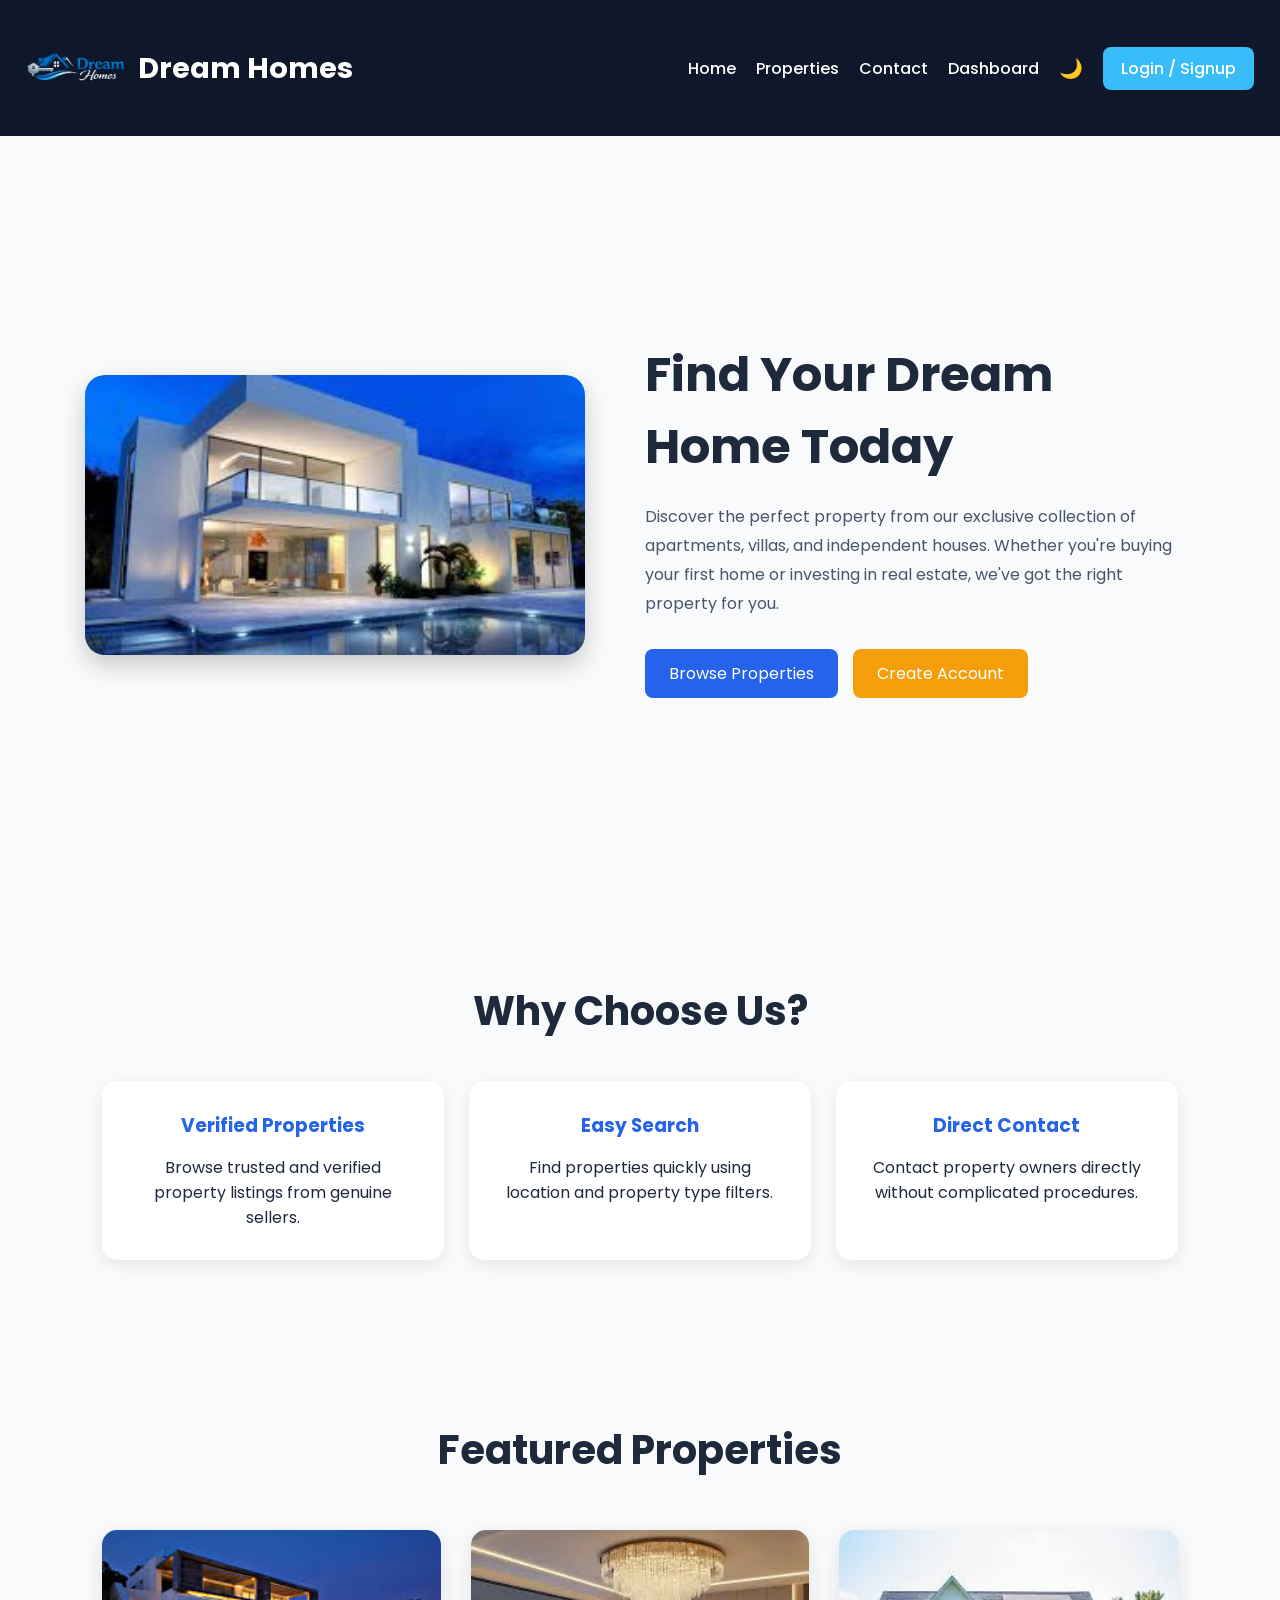
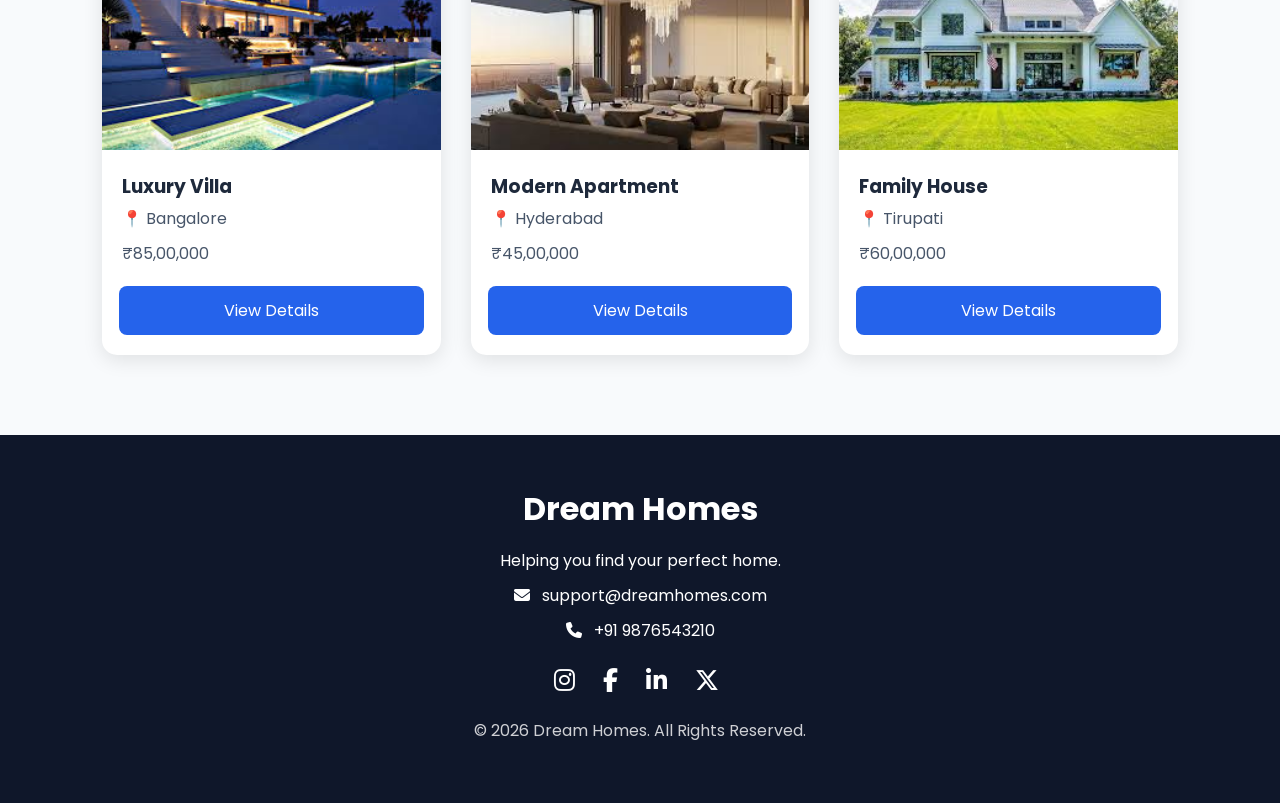
==== html/index.html @ 7e16e716 "initial" ====
<!DOCTYPE html>
<html lang="en">
<head>
    <meta charset="UTF-8">
    <meta name="viewport" content="width=device-width, initial-scale=1.0">
    <title>Dream Homes</title>

    <link
    rel="stylesheet"
    href="https://cdnjs.cloudflare.com/ajax/libs/font-awesome/6.5.2/css/all.min.css"
    />
    <link rel="stylesheet" href="../css/style.css">
</head>
<body>

    <!-- Navbar -->
    <header>
        <nav class="navbar">
            <div class="logo">
                <img src="../assets/images/logo.png" alt="Dream Homes Logo">
                <span>Dream Homes</span>
            </div>
            <div id="welcomeUser" class="welcome-user"></div>

            <ul class="nav-links">
                <li><a href="index.html">Home</a></li>
                <li><a href="properties.html">Properties</a></li>
                <li><a href="contact.html">Contact</a></li>
                <li id="dashboardLink">
                    <a href="dashboard.html">Dashboard</a>
                </li>
                <li>
                    <button id="dark-mode-btn">
                        🌙
                    </button>
                </li>
                <li id="authLink">
                    <a href="login.html" class="login-btn">
                        Login / Signup
                    </a>
                </li>

                <li id="logoutLink" class="hidden">
                    <a href="#" id="logoutBtn">
                        Logout
                    </a>
                </li>
            </ul>
        </nav>
    </header>

    <!-- Hero Section -->
    <section class="hero">

        <div class="hero-image">
            <img src="../assets/images/luxury-home.jpeg"
                 alt="Luxury House">
        </div>

        <div class="hero-content">
            <h1>Find Your Dream Home Today</h1>

            <p>
                Discover the perfect property from our
                exclusive collection of apartments,
                villas, and independent houses.
                Whether you're buying your first home
                or investing in real estate, we've got
                the right property for you.
            </p>

            <div class="hero-buttons">
                <a href="properties.html" class="btn">
                    Browse Properties
                </a>

                <a href="signup.html" class="btn secondary">
                    Create Account
                </a>
            </div>
        </div>

    </section>

    <!-- About Section -->
    <section class="about">

        <h2>Why Choose Us?</h2>

        <div class="features">

            <div class="feature-card">
                <h3>Verified Properties</h3>
                <p>
                    Browse trusted and verified property
                    listings from genuine sellers.
                </p>
            </div>

            <div class="feature-card">
                <h3>Easy Search</h3>
                <p>
                    Find properties quickly using location
                    and property type filters.
                </p>
            </div>

            <div class="feature-card">
                <h3>Direct Contact</h3>
                <p>
                    Contact property owners directly without
                    complicated procedures.
                </p>
            </div>

        </div>

    </section>

    <!-- Featured Properties -->
    <section class="featured">

        <h2>Featured Properties</h2>

        <div class="property-container">

            <div class="property-card">
                <img src="../assets/images/villa1.jpeg" alt="Villa">

                <h3>Luxury Villa</h3>

                <p>📍 Bangalore</p>

                <p>₹85,00,000</p>

                <a href="properties.html" class="btn">
                    View Details
                </a>
            </div>

            <div class="property-card">
                <img src="../assets/images/apartment1.jpeg" alt="Apartment">

                <h3>Modern Apartment</h3>

                <p>📍 Hyderabad</p>

                <p>₹45,00,000</p>

                <a href="properties.html" class="btn">
                    View Details
                </a>
            </div>

            <div class="property-card">
                <img src="../assets/images/house1.jpeg" alt="House">

                <h3>Family House</h3>

                <p>📍 Tirupati</p>

                <p>₹60,00,000</p>

                <a href="properties.html" class="btn">
                    View Details
                </a>
            </div>

        </div>

    </section>

    <!-- Footer -->
    <footer>

        <div class="footer-content">

            <h3>Dream Homes</h3>

            <p>
                Helping you find your perfect home.
            </p>

            <p>
                <i class="fa-solid fa-envelope"></i>
                support@dreamhomes.com
            </p>

            <p>
                <i class="fa-solid fa-phone"></i>
                +91 9876543210
            </p>

            <div class="social-icons">

                <a href="#">
                    <i class="fa-brands fa-instagram"></i>
                </a>

                <a href="#">
                    <i class="fa-brands fa-facebook-f"></i>
                </a>

                <a href="#">
                    <i class="fa-brands fa-linkedin-in"></i>
                </a>

                <a href="#">
                    <i class="fa-brands fa-x-twitter"></i>
                </a>

            </div>

            <p class="copyright">
                © 2026 Dream Homes. All Rights Reserved.
            </p>

        </div>

    </footer>

    <script src="../js/script.js"></script>

</body>
</html>
---- css/style.css ----
/* Google Font */
@import url('https://fonts.googleapis.com/css2?family=Poppins:wght@300;400;500;600;700&display=swap');

*{
    margin:0;
    padding:0;
    box-sizing:border-box;
    font-family:'Poppins',sans-serif;
}

html{
    scroll-behavior:smooth;
}

body{
    background:#f8fafc;
    color:#1e293b;
}

/* ======================
   COMMON
====================== */

.hidden{
    display:none;
}

.btn{
    display:inline-block;
    text-decoration:none;
    background:#2563eb;
    color:white;
    padding:12px 24px;
    border:none;
    border-radius:8px;
    cursor:pointer;
    transition:.3s;
}

.btn:hover{
    background:#1d4ed8;
}

.secondary{
    background:#f59e0b;
}

.secondary:hover{
    background:#d97706;
}

.logo{
    display:flex;
    align-items:center;
    gap:12px;
    color:white;
    font-size:1.8rem;
    font-weight:700;
}

.logo img{
    width:100px;
    height:100px;
    object-fit:contain;
}

/* ======================
   NAVBAR
====================== */

.navbar{
    display:flex;
    justify-content:space-between;
    align-items:center;
    padding:18px 2%;
    background:#0f172a;
    position:sticky;
    top:0;
    z-index:1000;
}

.logo{
    font-size:1.8rem;
    font-weight:700;
    color:white;
}

.welcome-user{
    color:white;
    font-weight:500;
}

.nav-links{
    display:flex;
    list-style:none;
    align-items:center;
    gap:20px;
}

.nav-links a{
    text-decoration:none;
    color:white;
    font-weight:500;
}

.nav-links a:hover{
    color:#38bdf8;
}

.login-btn{
    background:#38bdf8;
    padding:10px 18px;
    border-radius:8px;
}

#logoutBtn{
    color:white;
}

#dark-mode-btn{
    border:none;
    background:none;
    color:white;
    font-size:1.2rem;
    cursor:pointer;
}

.hamburger{
    display:none;
    color:white;
    font-size:2rem;
    cursor:pointer;
}

/* ======================
   HERO
====================== */

.hero{
    min-height:85vh;
    display:flex;
    align-items:center;
    justify-content:center;
    gap:60px;
    padding:60px 2%;
}

.hero-image img{
    width:500px;
    max-width:100%;
    border-radius:20px;
    box-shadow:0 10px 25px rgba(0,0,0,.2);
}

.hero-content{
    max-width:550px;
}

.hero-content h1{
    font-size:3rem;
    margin-bottom:20px;
}

.hero-content p{
    line-height:1.8;
    margin-bottom:30px;
    color:#475569;
}

.hero-buttons{
    display:flex;
    gap:15px;
}

/* ======================
   ABOUT
====================== */

.about{
    padding:80px 8%;
    text-align:center;
}

.about h2{
    margin-bottom:40px;
    font-size:2.5rem;
}

.features{
    display:grid;
    grid-template-columns:repeat(auto-fit,minmax(250px,1fr));
    gap:25px;
}

.feature-card{
    background:white;
    padding:30px;
    border-radius:15px;
    box-shadow:0 5px 15px rgba(0,0,0,.08);
}

.feature-card h3{
    color:#2563eb;
    margin-bottom:15px;
}

/* ======================
   FEATURED PROPERTIES
====================== */

.featured{
    padding:80px 8%;
}

.featured h2{
    text-align:center;
    font-size:2.5rem;
    margin-bottom:50px;
}

.property-container{
    display:grid;
    grid-template-columns:repeat(auto-fit,minmax(300px,1fr));
    gap:30px;
}

.property-card{
    background:white;
    border-radius:15px;
    overflow:hidden;
    box-shadow:0 5px 20px rgba(0,0,0,.1);
    transition:.3s;
}

.property-card:hover{
    transform:translateY(-8px);
}

.property-card img{
    width:100%;
    height:220px;
    object-fit:cover;
}

.property-card h3{
    padding:15px 20px 5px;
}

.property-card p{
    padding:0 20px 10px;
    color:#475569;
}

.property-card button{
    width:90%;
    margin:10px auto 20px;
    display:block;
    padding:12px;
    border:none;
    border-radius:8px;
    background:#2563eb;
    color:white;
    cursor:pointer;
}

.property-card .btn{
    width:90%;
    margin:10px auto 20px;
    display:block;
    text-align:center;
}

/* ======================
   PROPERTIES PAGE
====================== */

.search-section{
    text-align:center;
    padding:60px 8%;
}

.search-section h1{
    margin-bottom:20px;
}

.search-section input{
    width:400px;
    max-width:90%;
    padding:15px;
    border:1px solid #ccc;
    border-radius:10px;
}

.property-controls{
    display:flex;
    justify-content:space-between;
    align-items:center;
    flex-wrap:wrap;
    gap:20px;
    padding:20px 8%;
}

.filters{
    display:flex;
    gap:10px;
    flex-wrap:wrap;
}

.filters button{
    padding:10px 18px;
    border:none;
    border-radius:8px;
    background:#2563eb;
    color:white;
    cursor:pointer;
}

.filters button:hover{
    background:#1d4ed8;
}

#sortPrice{
    padding:10px;
    border-radius:8px;
    border:1px solid #ccc;
}

#propertyCount{
    padding:0 8%;
    margin-bottom:20px;
}

.properties-section{
    padding:50px 8%;
}

.add-property-section{
    text-align:center;
    margin-bottom:50px;
}

.empty-state{
    text-align:center;
    padding:60px;
}

/* ======================
   PROPERTY MODAL
====================== */

.modal{
    display:none;
    position:fixed;
    inset:0;
    background:rgba(0,0,0,.75);
    z-index:2000;
    overflow-y:auto;
    padding:30px;
}

.modal-content{
    width:90%;
    max-width:900px;
    background:white;
    margin:20px auto;
    padding:25px;
    border-radius:20px;
    position:relative;
}

.modal-content img{
    width:100%;
    height:450px;
    object-fit:cover;
    border-radius:15px;
    margin-bottom:20px;
}

.modal-content h2{
    margin-bottom:15px;
}

.modal-content p{
    margin-bottom:10px;
    color:#475569;
}

.close-btn{
    position:absolute;
    top:15px;
    right:20px;
    width:40px;
    height:40px;
    border-radius:50%;
    background:#ef4444;
    color:white;
    display:flex;
    align-items:center;
    justify-content:center;
    font-size:30px;
    cursor:pointer;
}

.close-btn:hover{
    background:#dc2626;
}

/* ======================
   ADD PROPERTY PAGE
====================== */

.add-property{
    padding:80px 8%;
}

.add-property h1{
    text-align:center;
    margin-bottom:40px;
}

.property-form-container{
    display:grid;
    grid-template-columns:1fr 1fr;
    gap:40px;
}

#propertyForm{
    display:flex;
    flex-direction:column;
    gap:15px;
}

#propertyForm input,
#propertyForm select,
#propertyForm textarea{
    padding:15px;
    border:1px solid #ccc;
    border-radius:10px;
    font-size:1rem;
}

.preview-card{
    background:white;
    padding:20px;
    border-radius:15px;
    box-shadow:0 5px 15px rgba(0,0,0,.1);
}

.preview-card img{
    width:100%;
    height:250px;
    object-fit:cover;
    border-radius:10px;
}

.preview-card h3{
    margin-top:15px;
}

.preview-card p{
    margin-top:10px;
}

/* ======================
   CONTACT PAGE
====================== */

.contact{
    padding:80px 8%;
}

.contact h1{
    text-align:center;
    margin-bottom:40px;
}

.contact-container{
    display:grid;
    grid-template-columns:1fr 1fr;
    gap:40px;
}

.contact-info{
    background:white;
    padding:30px;
    border-radius:15px;
    box-shadow:0 5px 15px rgba(0,0,0,.1);
}

.contact-info h3{
    margin-bottom:20px;
}

.contact-info p{
    margin:15px 0;
}

.contact-form{
    display:flex;
    flex-direction:column;
    gap:15px;
}

.contact-form input,
.contact-form textarea{
    padding:15px;
    border:1px solid #ccc;
    border-radius:10px;
    font-size:1rem;
}

/* ======================
   DASHBOARD
====================== */

.dashboard{
    padding:80px 8%;
}

.dashboard h1{
    margin-bottom:30px;
}

.stats{
    display:flex;
    gap:20px;
    margin-bottom:40px;
    flex-wrap:wrap;
}

.stat-card{
    background:white;
    padding:25px;
    border-radius:15px;
    box-shadow:0 5px 15px rgba(0,0,0,.1);
    min-width:220px;
    text-align:center;
}

.stat-card h2{
    color:#2563eb;
    margin-bottom:10px;
}

.dashboard-card{
    display:flex;
    gap:20px;
    background:white;
    padding:20px;
    margin-bottom:20px;
    border-radius:15px;
    box-shadow:0 5px 15px rgba(0,0,0,.1);
}

.dashboard-card img{
    width:180px;
    height:120px;
    object-fit:cover;
    border-radius:10px;
}

.dashboard-actions{
    margin-top:15px;
    display:flex;
    gap:10px;
}

.delete-btn{
    background:#ef4444;
    color:white;
    border:none;
    padding:10px 15px;
    border-radius:8px;
    cursor:pointer;
}

.delete-btn:hover{
    background:#dc2626;
}

/* ======================
   LOGIN & SIGNUP
====================== */

.auth-container{
    min-height:100vh;
    display:flex;
    justify-content:center;
    align-items:center;
    padding:20px;
}

.auth-form{
    width:100%;
    max-width:450px;
    background:white;
    padding:40px;
    border-radius:15px;
    box-shadow:0 5px 15px rgba(0,0,0,.1);
}

.auth-form h1{
    text-align:center;
    margin-bottom:25px;
}

.auth-form input,
.auth-form select{
    width:100%;
    padding:15px;
    margin-bottom:15px;
    border:1px solid #ccc;
    border-radius:10px;
}

.auth-form p{
    text-align:center;
    margin-top:15px;
}

.auth-form a{
    color:#2563eb;
    text-decoration:none;
}

.auth-form a:hover{
    text-decoration:underline;
}

#authMessage{
    text-align:center;
    margin:10px 0;
    color:#ef4444;
    font-weight:500;
}

/* ======================
   FOOTER
====================== */

footer{
    background:#0f172a;
    color:white;
    padding:50px 8%;
    text-align:center;
}

.footer-content h3{
    font-size:2rem;
    margin-bottom:15px;
}

.footer-content p{
    margin-bottom:10px;
}

.social-icons{
    margin:20px 0;
    display:flex;
    justify-content:center;
    gap:20px;
}

.social-icons a{
    color:white;
    font-size:1.5rem;
    transition:.3s;
}

.social-icons a:hover{
    color:#38bdf8;
    transform:translateY(-3px);
}

.footer-content i{
    margin-right:8px;
}

.copyright{
    margin-top:20px;
    opacity:.8;
}

/* ======================
   DARK MODE
====================== */

body.dark-mode{
    background:#0f172a;
    color:white;
}

body.dark-mode .hero-content h1,
body.dark-mode .about h2,
body.dark-mode .featured h2,
body.dark-mode .search-section h1,
body.dark-mode .contact h1,
body.dark-mode .dashboard h1,
body.dark-mode .add-property h1{
    color:white;
}

body.dark-mode .hero-content p,
body.dark-mode .contact-info p,
body.dark-mode .dashboard-card p,
body.dark-mode .modal-content p,
body.dark-mode .property-card p{
    color:#cbd5e1;
}

body.dark-mode .feature-card,
body.dark-mode .property-card,
body.dark-mode .preview-card,
body.dark-mode .contact-info,
body.dark-mode .auth-form,
body.dark-mode .dashboard-card,
body.dark-mode .stat-card,
body.dark-mode .modal-content{
    background:#1e293b;
    color:white;
}

body.dark-mode input,
body.dark-mode textarea,
body.dark-mode select{
    background:#334155;
    color:white;
    border:1px solid #475569;
}

body.dark-mode input::placeholder,
body.dark-mode textarea::placeholder{
    color:#cbd5e1;
}

body.dark-mode #sortPrice{
    background:#334155;
    color:white;
}

/* ======================
   RESPONSIVE DESIGN
====================== */

@media(max-width:992px){

    .hero{
        flex-direction:column;
        text-align:center;
    }

    .hero-content h1{
        font-size:2.4rem;
    }

    .hero-buttons{
        justify-content:center;
    }

}

/* ======================
   TABLET
====================== */

@media(max-width:768px){

    .navbar{
        flex-wrap:wrap;
        padding:15px 5%;
    }

    .hamburger{
        display:block;
    }

    .nav-links{
        display:none;
        width:100%;
        flex-direction:column;
        align-items:center;
        gap:15px;
        padding:20px 0;
    }

    .nav-links.active{
        display:flex;
    }

    .hero-content h1{
        font-size:2rem;
    }

    .featured h2,
    .about h2{
        font-size:2rem;
    }

    .property-form-container{
        grid-template-columns:1fr;
    }

    .contact-container{
        grid-template-columns:1fr;
    }

    .stats{
        flex-direction:column;
    }

    .dashboard-card{
        flex-direction:column;
    }

    .dashboard-card img{
        width:100%;
        height:220px;
    }

    .property-controls{
        flex-direction:column;
        align-items:stretch;
    }

    .filters{
        justify-content:center;
    }

}

/* ======================
   MOBILE
====================== */

@media(max-width:480px){

    .hero-content h1{
        font-size:1.8rem;
    }

    .hero-buttons{
        flex-direction:column;
    }

    .btn{
        width:100%;
        text-align:center;
    }

    .search-section input{
        width:100%;
    }

    .modal-content{
        padding:15px;
    }

    .modal-content img{
        height:250px;
    }

    .property-card img{
        height:200px;
    }

}
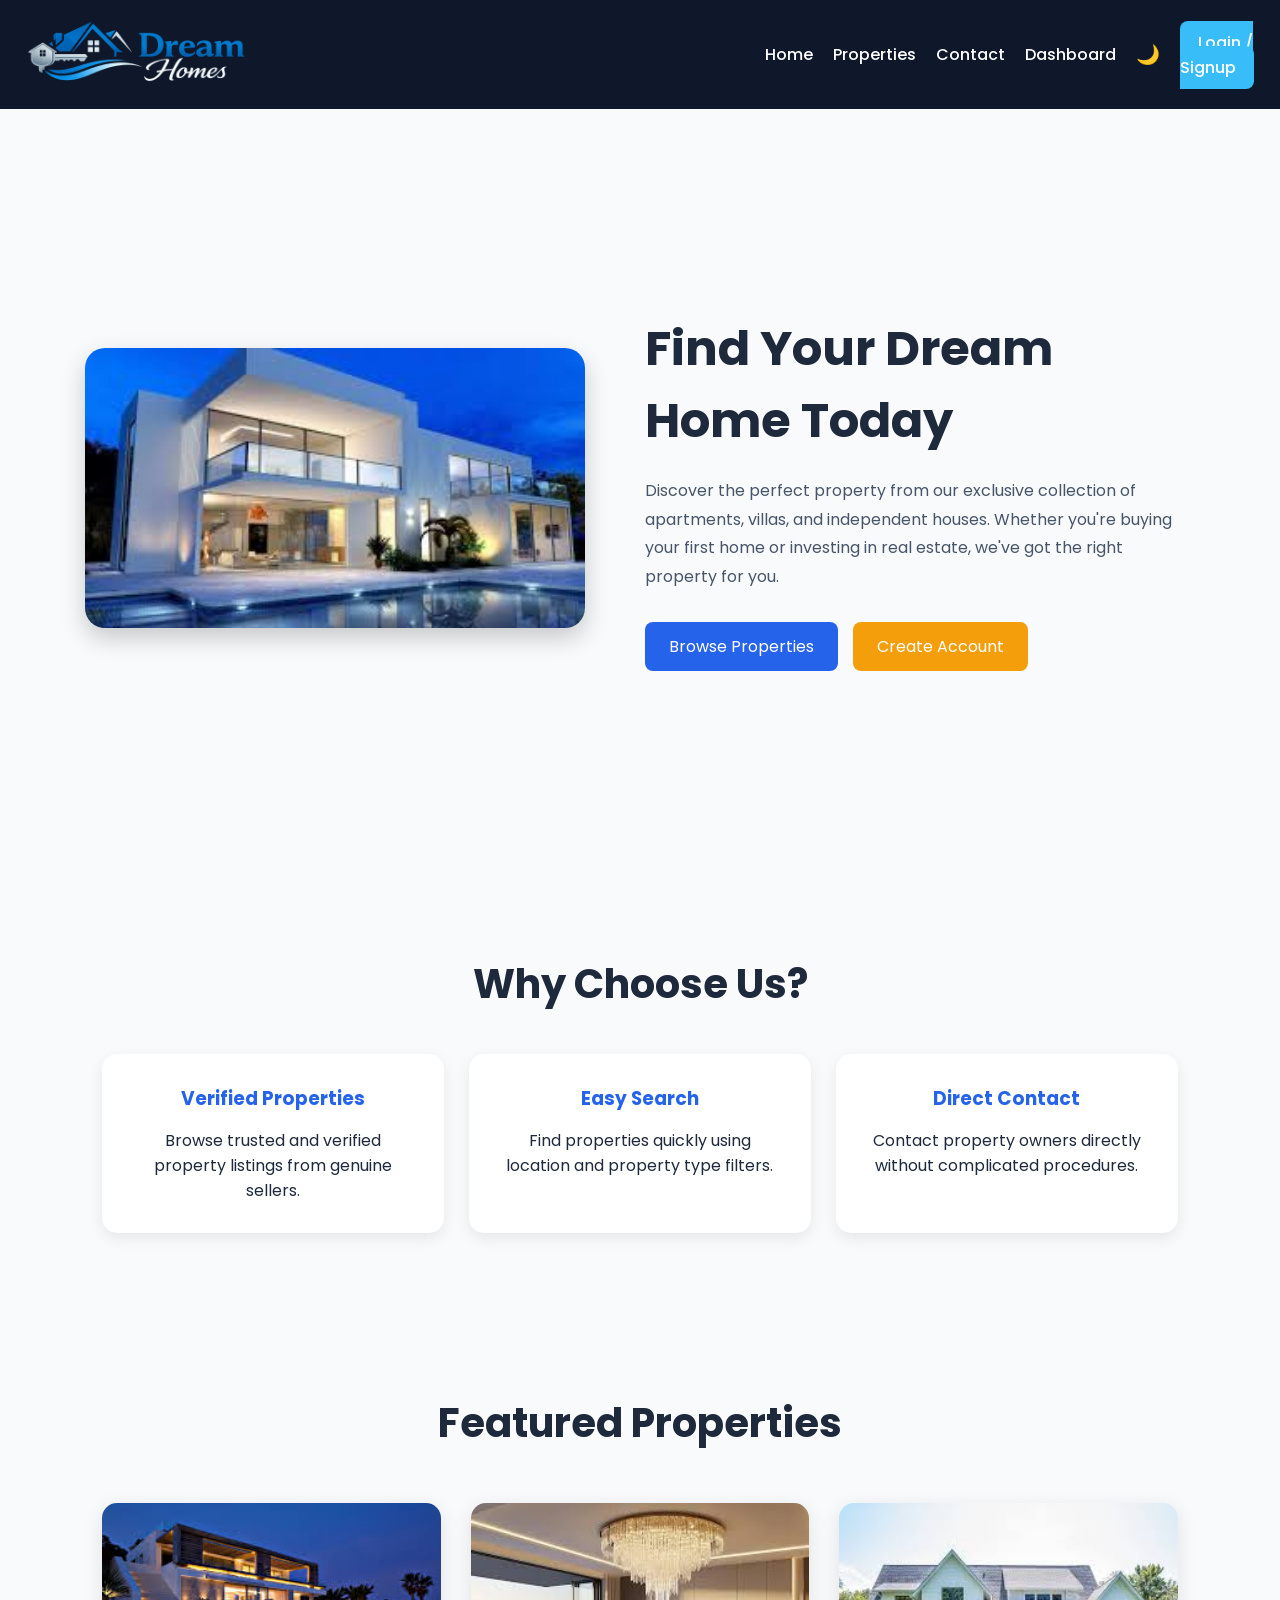
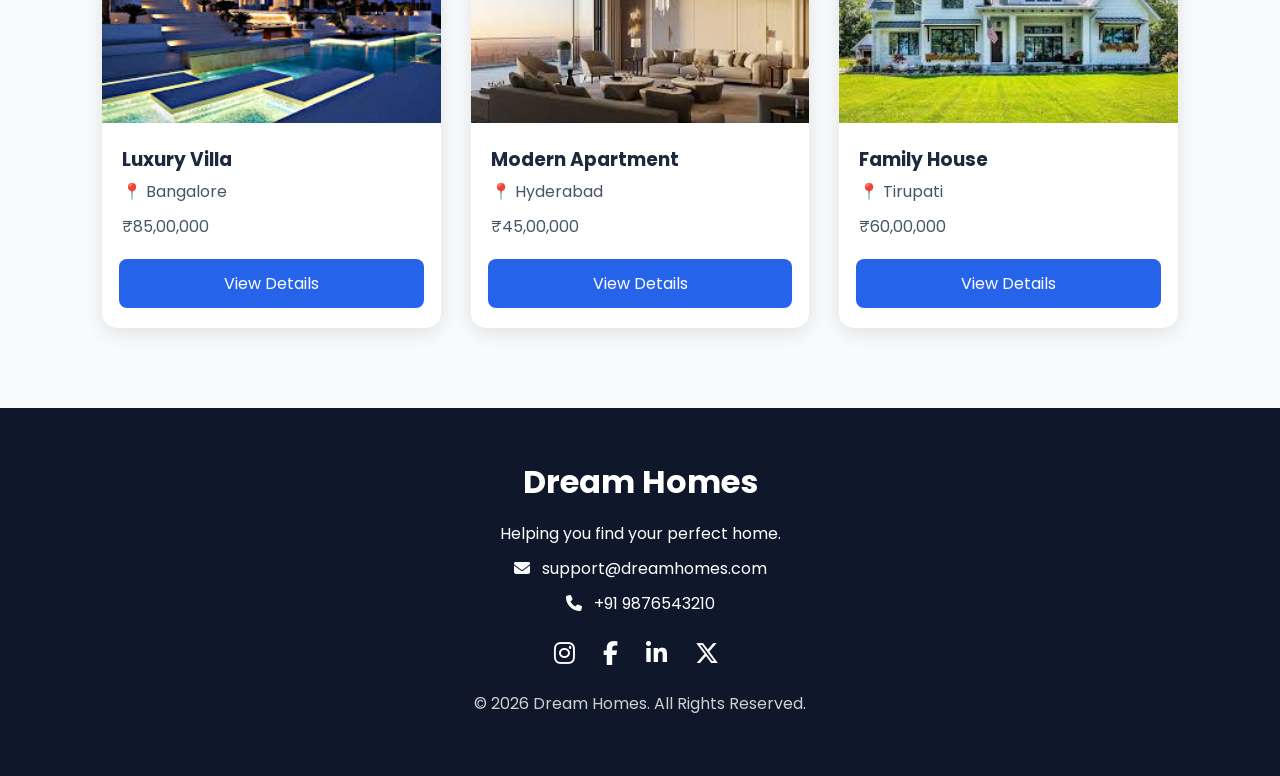
==== commit 5edb138c: "logo" ====
--- a/html/index.html
+++ b/html/index.html
@@ -18,7 +18,6 @@
         <nav class="navbar">
             <div class="logo">
                 <img src="../assets/images/logo.png" alt="Dream Homes Logo">
-                <span>Dream Homes</span>
             </div>
             <div id="welcomeUser" class="welcome-user"></div>
 
--- a/css/style.css
+++ b/css/style.css
@@ -59,9 +59,8 @@
 }
 
 .logo img{
-    width:100px;
-    height:100px;
-    object-fit:contain;
+    width:30%;
+    height:30%;
 }
 
 /* ======================
